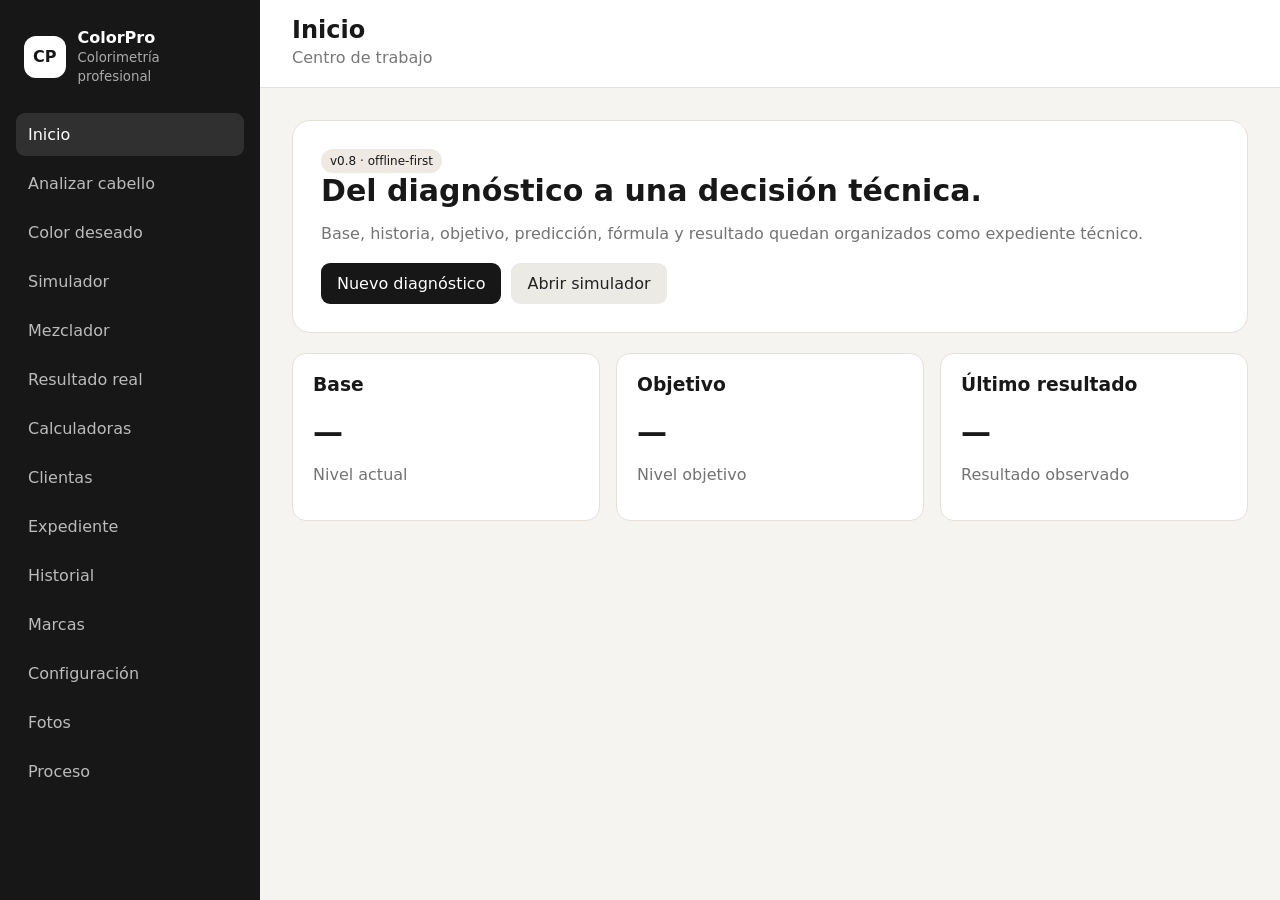
==== www/index.html @ 21cf2f69 "feat: activate professional dossier v1.1" ====
<!doctype html>
<html lang="es">
<head>
<meta charset="utf-8"><meta name="viewport" content="width=device-width,initial-scale=1,viewport-fit=cover">
<meta name="theme-color" content="#171717"><meta name="description" content="ColorPro — asistente profesional de colorimetría capilar">
<link rel="manifest" href="manifest.json"><link rel="stylesheet" href="styles.css">
<title>ColorPro</title>
</head>
<body>
<div class="app-shell">
<aside class="sidebar"><div class="brand"><span class="logo">CP</span><div><b>ColorPro</b><small>Colorimetría profesional</small></div></div>
<nav id="nav"><button data-view="dashboard" class="active">Inicio</button><button data-view="diagnosis">Analizar cabello</button><button data-view="target">Color deseado</button><button data-view="simulator">Simulador</button><button data-view="formula">Mezclador</button><button data-view="result">Resultado real</button><button data-view="calculators">Calculadoras</button><button data-view="clients">Clientas</button><button data-view="dossier">Expediente</button><button data-view="history">Historial</button><button data-view="brands">Marcas</button><button data-view="settings">Configuración</button></nav></aside>
<main><header><button id="menu" class="icon">☰</button><div><h1 id="page-title">Inicio</h1><p id="page-subtitle">Centro de trabajo</p></div></header><section id="view"></section></main></div>
<script type="module" src="assets/js/app-v08.js"></script>
<script type="module" src="assets/js/app-v09.js"></script>
<script type="module" src="assets/js/app-v10.js"></script>
<script type="module" src="assets/js/dossier-v11.js"></script>
<script>if('serviceWorker' in navigator) navigator.serviceWorker.register('./sw.js').catch(()=>{});</script>
</body></html>
---- www/styles.css ----
:root{font-family:Inter,system-ui,-apple-system,BlinkMacSystemFont,"Segoe UI",sans-serif;color:#181818;background:#f5f4f1}*{box-sizing:border-box}body{margin:0}button,input,select,textarea{font:inherit}.app-shell{min-height:100vh;display:grid;grid-template-columns:260px 1fr}.sidebar{background:#171717;color:#fff;padding:24px 16px}.brand{display:flex;gap:12px;align-items:center;padding:4px 8px 28px}.logo{width:42px;height:42px;border-radius:12px;background:#fff;color:#171717;display:grid;place-items:center;font-weight:800}.brand b{display:block}.brand small{color:#aaa}.sidebar nav{display:grid;gap:6px}.sidebar button{border:0;background:transparent;color:#bbb;text-align:left;padding:12px;border-radius:9px;cursor:pointer}.sidebar button:hover,.sidebar button.active{background:#303030;color:#fff}main{min-width:0}header{height:88px;background:#fff;border-bottom:1px solid #e4e1db;padding:18px 32px;display:flex;align-items:center;gap:18px}header h1{margin:0;font-size:24px}header p{margin:4px 0;color:#777}.icon{display:none;border:0;background:transparent;font-size:22px}#view{padding:32px;max-width:1280px}.hero{background:#fff;border:1px solid #e5e1da;border-radius:18px;padding:28px;margin-bottom:20px}.hero h2{font-size:30px;margin:0 0 8px}.muted{color:#737373}.grid{display:grid;grid-template-columns:repeat(3,minmax(0,1fr));gap:16px}.card{background:#fff;border:1px solid #e5e1da;border-radius:14px;padding:20px}.card h3{margin-top:0}.metric{font-size:30px;font-weight:750}.actions{display:flex;flex-wrap:wrap;gap:10px;margin-top:20px}.primary,.secondary{border:0;border-radius:9px;padding:11px 16px;cursor:pointer}.primary{background:#171717;color:#fff}.secondary{background:#eceae5;color:#222}.form{display:grid;gap:16px;max-width:760px}.field{display:grid;gap:7px}.field label{font-size:13px;font-weight:650}.field input,.field select,.field textarea{border:1px solid #d8d4cd;border-radius:9px;padding:11px;background:#fff}.result{border-left:4px solid #171717;background:#fff;padding:18px;border-radius:10px}.warning{background:#fff7df;border:1px solid #ead79d;padding:12px;border-radius:9px;margin-top:8px}.pill{display:inline-block;background:#eeeae3;padding:5px 9px;border-radius:999px;font-size:12px}.table{width:100%;border-collapse:collapse;background:#fff}.table th,.table td{text-align:left;padding:12px;border-bottom:1px solid #eee}.empty{text-align:center;padding:48px;color:#777;background:#fff;border-radius:14px}@media(max-width:800px){.app-shell{grid-template-columns:1fr}.sidebar{position:fixed;z-index:10;inset:0 auto 0 0;width:260px;transform:translateX(-100%);transition:.2s}.sidebar.open{transform:none}.icon{display:block}.grid{grid-template-columns:1fr}#view{padding:18px}}
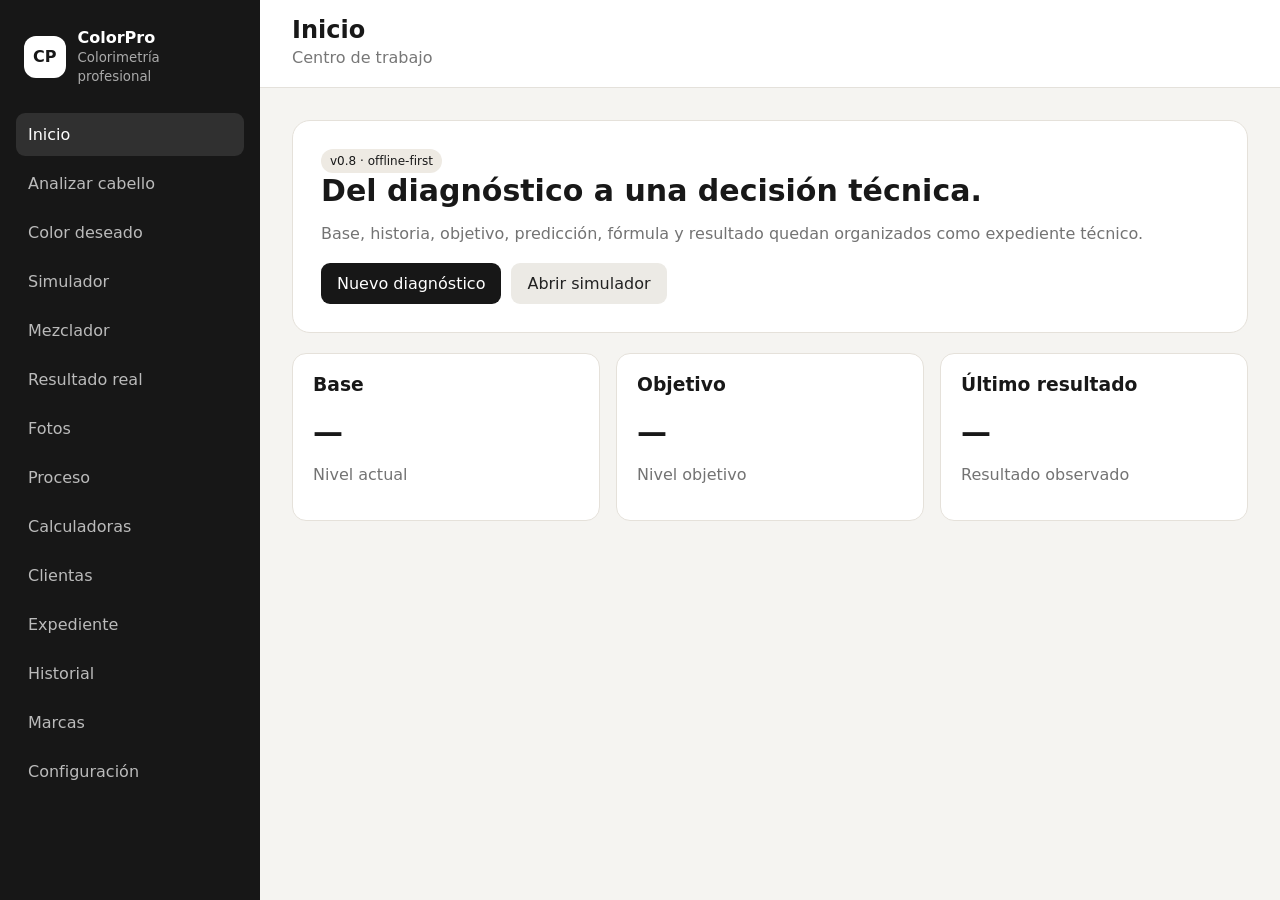
==== commit b0a6da5f: "feat: activate v1.4 traceability layer" ====
--- a/www/index.html
+++ b/www/index.html
@@ -9,11 +9,15 @@
 <body>
 <div class="app-shell">
 <aside class="sidebar"><div class="brand"><span class="logo">CP</span><div><b>ColorPro</b><small>Colorimetría profesional</small></div></div>
-<nav id="nav"><button data-view="dashboard" class="active">Inicio</button><button data-view="diagnosis">Analizar cabello</button><button data-view="target">Color deseado</button><button data-view="simulator">Simulador</button><button data-view="formula">Mezclador</button><button data-view="result">Resultado real</button><button data-view="calculators">Calculadoras</button><button data-view="clients">Clientas</button><button data-view="dossier">Expediente</button><button data-view="history">Historial</button><button data-view="brands">Marcas</button><button data-view="settings">Configuración</button></nav></aside>
+<nav id="nav"><button data-view="dashboard" class="active">Inicio</button><button data-view="diagnosis">Analizar cabello</button><button data-view="target">Color deseado</button><button data-view="simulator">Simulador</button><button data-view="formula">Mezclador</button><button data-view="result">Resultado real</button><button data-view="photos">Fotos</button><button data-view="process">Proceso</button><button data-view="calculators">Calculadoras</button><button data-view="clients">Clientas</button><button data-view="dossier">Expediente</button><button data-view="history">Historial</button><button data-view="brands">Marcas</button><button data-view="settings">Configuración</button></nav></aside>
 <main><header><button id="menu" class="icon">☰</button><div><h1 id="page-title">Inicio</h1><p id="page-subtitle">Centro de trabajo</p></div></header><section id="view"></section></main></div>
 <script type="module" src="assets/js/app-v08.js"></script>
 <script type="module" src="assets/js/app-v09.js"></script>
 <script type="module" src="assets/js/app-v10.js"></script>
 <script type="module" src="assets/js/dossier-v11.js"></script>
+<script type="module" src="assets/js/core/mixing-engine.js"></script>
+<script type="module" src="assets/js/core/product-engine.js"></script>
+<script type="module" src="assets/js/app-v12.js"></script>
+<script type="module" src="assets/js/app-v14.js"></script>
 <script>if('serviceWorker' in navigator) navigator.serviceWorker.register('./sw.js').catch(()=>{});</script>
 </body></html>
